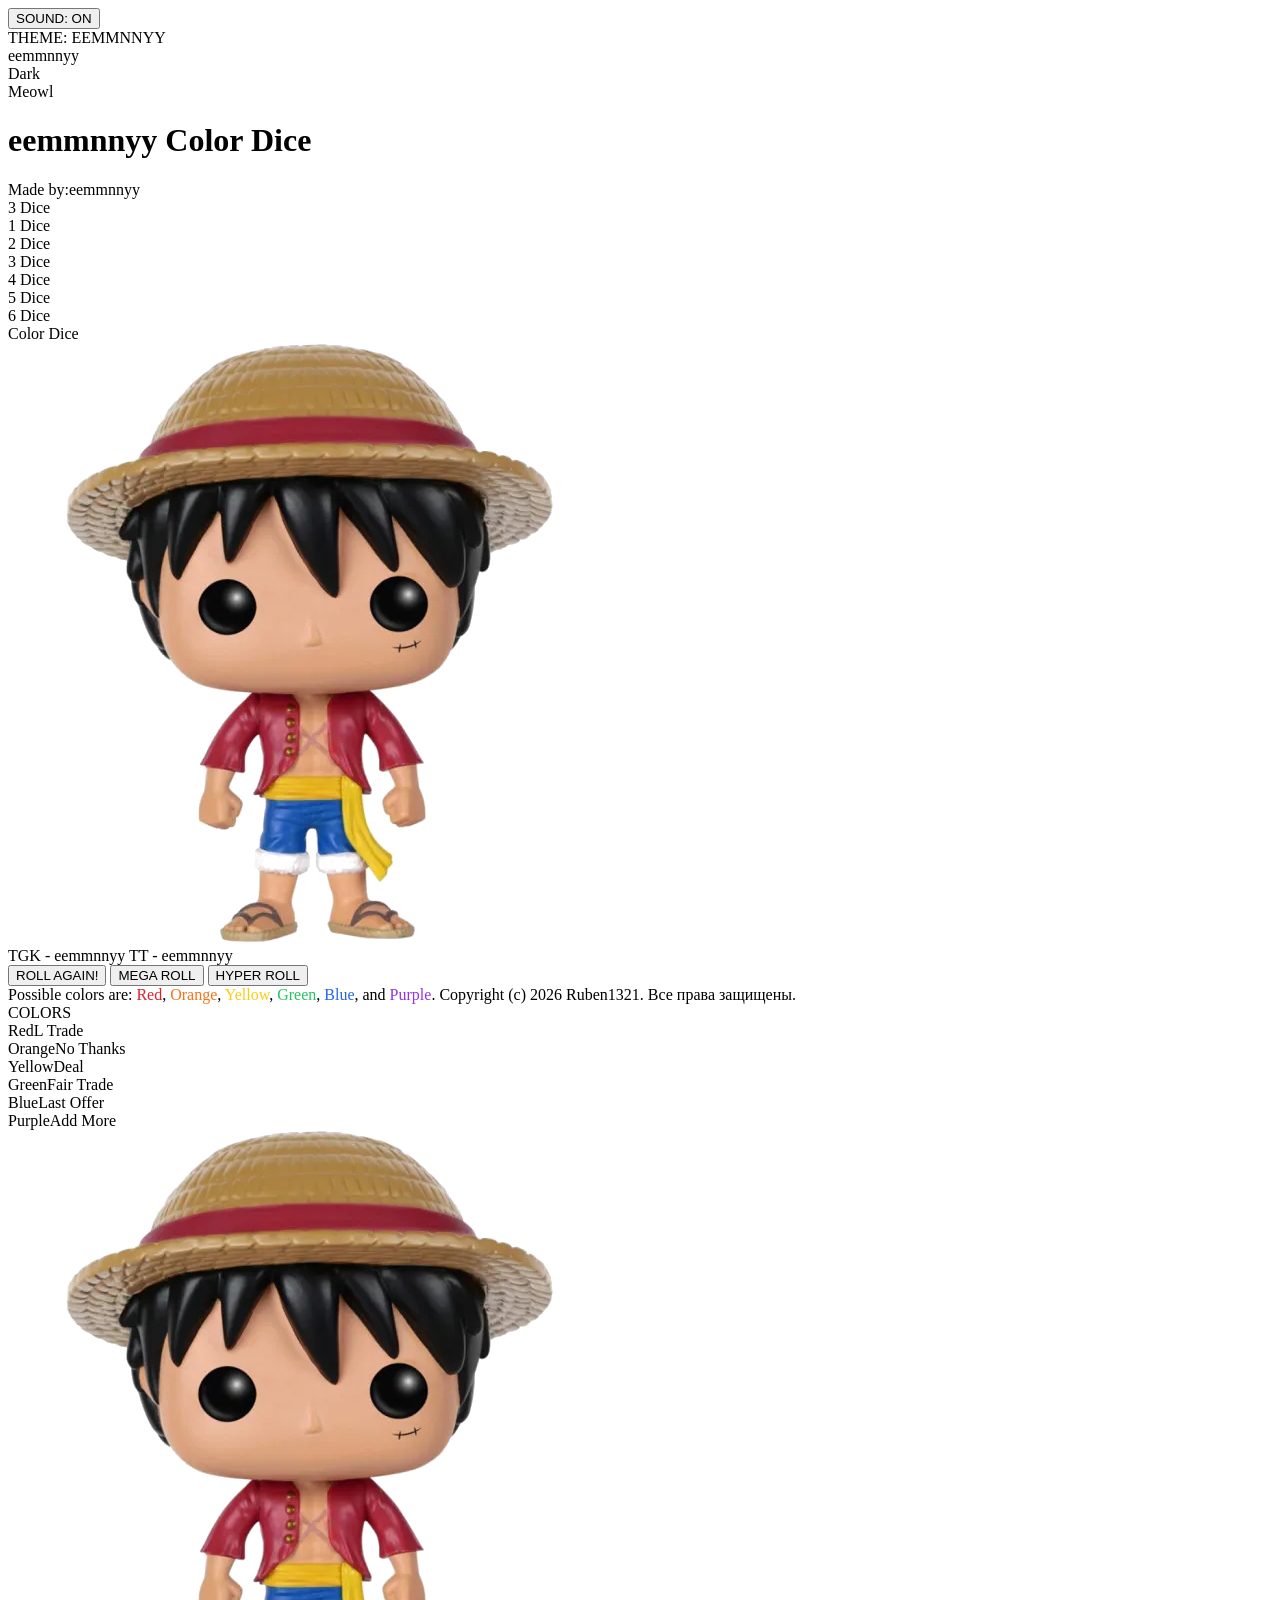
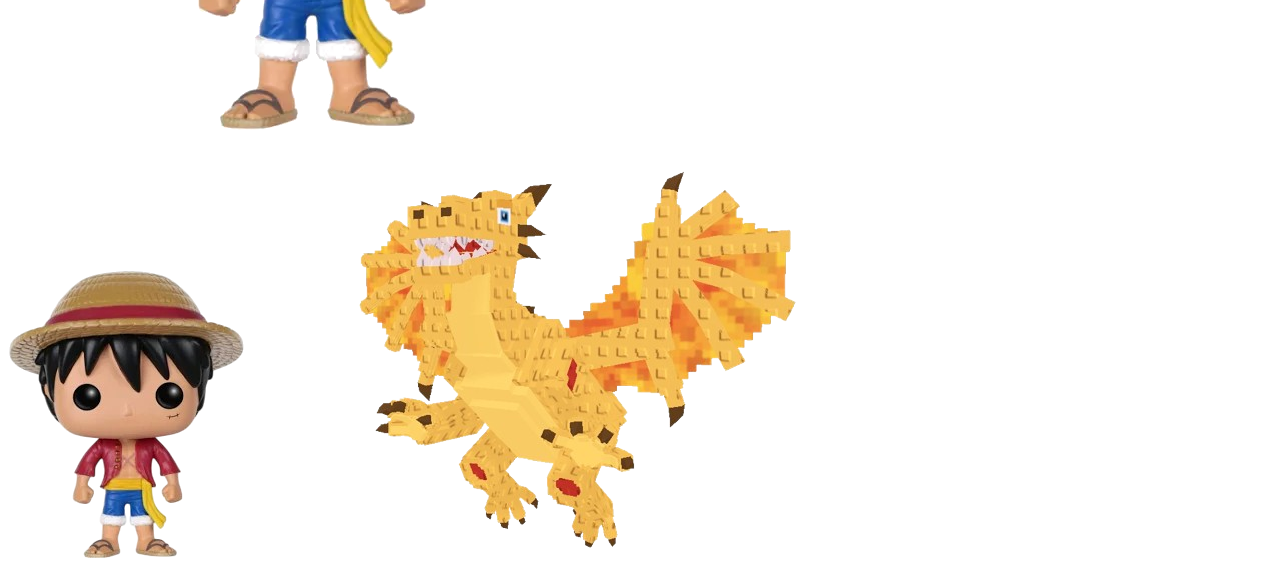
==== index.html @ 0beaebb0 "Rename Roll Color Dice.html to index.html" ====
﻿<!DOCTYPE html>
<html lang="en">
<head>
    <meta charset="UTF-8">
    <meta name="viewport" content="width=device-width, initial-scale=1.0">
    <title>eemmnnyy Color Dice</title>
    <link rel="stylesheet" href="./Roll Color Dice_files/style.css">
</head>
<body class="onepice-theme">
    <div class="sea-layer"></div>

    <div class="controls-top-left">
        <button class="sound-toggle-btn" id="sound-btn">SOUND: ON</button>
    </div>

    <div class="controls-top-right">
        <div class="info-box theme-badge" id="custom-theme-trigger">
            <span id="selected-theme-text">THEME: EEMMNNYY</span>
            <div class="custom-options-dropdown" id="custom-theme-list">
                <div class="custom-theme-option" data-theme="onepice">eemmnnyy</div>
                <div class="custom-theme-option" data-theme="dark">Dark</div>
                <div class="custom-theme-option" data-theme="meowl">Meowl</div>
            </div>
        </div>
    </div>

    <div class="game-layout">
        <main class="main-card">
            <h1 class="title">eemmnnyy Color Dice</h1>
            <div class="subtitle">Made by:eemmnnyy</div>

            <div class="info-row">
                <div class="info-box select-container" id="custom-select-trigger">
                    <span id="selected-value-text">3 Dice</span>
                    <div class="custom-options-dropdown" id="custom-options-list">
                        <div class="custom-option" data-value="1">1 Dice</div>
                        <div class="custom-option" data-value="2">2 Dice</div>
                        <div class="custom-option" data-value="3">3 Dice</div>
                        <div class="custom-option" data-value="4">4 Dice</div>
                        <div class="custom-option" data-value="5">5 Dice</div>
                        <div class="custom-option" data-value="6">6 Dice</div>
                    </div>
                </div>
                <div class="info-box">Color Dice</div>
            </div>

            <div class="funko-stage" aria-label="Theme character on ship">
                <div class="pirate-ship" aria-hidden="true">
                    <div class="ship-wave ship-wave-back"></div>
                    <div class="ship-hull"></div>
                    <div class="ship-deck"></div>
                    <div class="ship-mast"></div>
                    <div class="ship-sail"></div>
                    <div class="ship-flag"></div>
                    <div class="ship-wave ship-wave-front"></div>
                </div>
                <div class="funko-figure">
                    <img class="character-image" src="./Roll Color Dice_files/onepice-funko-cutout.png" alt="Onepice Funko Pop">
                    <span class="hat-shine"></span>
                </div>
            </div>

            <div class="dice-container" id="dice-grid"></div>

            <div class="promo-text">TGK - eemmnnyy TT - eemmnnyy</div>

            <button class="btn btn-purple" id="roll-btn">ROLL AGAIN!</button>
            <button class="btn btn-gradient" id="mega-btn">MEGA ROLL</button>
            <button class="btn btn-hyper" id="hyper-btn">HYPER ROLL</button>

            <div class="footer-text">
                Possible colors are:
                <span style="color: #e11d2e;">Red</span>,
                <span style="color: #f97316;">Orange</span>,
                <span style="color: #facc15;">Yellow</span>,
                <span style="color: #22c55e;">Green</span>,
                <span style="color: #2563eb;">Blue</span>, and
                <span style="color: #9333ea;">Purple</span>.
                Copyright (c) 2026 Ruben1321. Все права защищены.
            </div>
        </main>

        <aside class="trade-panel-right">
            <div class="trade-panel-title">COLORS</div>
            <div class="trade-row" style="--row-color: #e11d2e;"><span class="trade-dot"></span><div class="trade-text"><span class="trade-name">Red</span><span class="trade-sub">L Trade</span></div></div>
            <div class="trade-row" style="--row-color: #f97316;"><span class="trade-dot"></span><div class="trade-text"><span class="trade-name">Orange</span><span class="trade-sub">No Thanks</span></div></div>
            <div class="trade-row" style="--row-color: #facc15;"><span class="trade-dot"></span><div class="trade-text"><span class="trade-name">Yellow</span><span class="trade-sub">Deal</span></div></div>
            <div class="trade-row" style="--row-color: #22c55e;"><span class="trade-dot"></span><div class="trade-text"><span class="trade-name">Green</span><span class="trade-sub">Fair Trade</span></div></div>
            <div class="trade-row" style="--row-color: #2563eb;"><span class="trade-dot"></span><div class="trade-text"><span class="trade-name">Blue</span><span class="trade-sub">Last Offer</span></div></div>
            <div class="trade-row" style="--row-color: #9333ea;"><span class="trade-dot"></span><div class="trade-text"><span class="trade-name">Purple</span><span class="trade-sub">Add More</span></div></div>
        </aside>
    </div>

    <section class="voyage-screen" id="voyage-screen" aria-hidden="true">
        <div class="voyage-sky"></div>
        <div class="voyage-water"></div>
        <div class="voyage-ship-wrap" id="voyage-ship">
            <div class="pirate-ship voyage-ship" aria-hidden="true">
                <div class="ship-wave ship-wave-back"></div>
                <div class="ship-hull"></div>
                <div class="ship-deck"></div>
                <div class="ship-mast"></div>
                <div class="ship-sail"></div>
                <div class="ship-flag"></div>
                <div class="ship-wave ship-wave-front"></div>
            </div>
            <div class="funko-figure voyage-funko" id="voyage-funko">
                <img class="character-image" src="./Roll Color Dice_files/onepice-funko-cutout.png" alt="Onepice Funko Pop">
                <span class="hat-shine"></span>
            </div>
        </div>
        <div class="voyage-colors" id="voyage-colors"></div>
    </section>

    <section class="hyper-screen" id="hyper-screen" aria-hidden="true">
        <div class="hyper-stars"></div>
        <div class="hyper-arena" id="hyper-arena">
            <div class="hyper-impact-ring" id="hyper-impact-ring"></div>
            <img class="hyper-fighter hyper-funko" id="hyper-funko" src="./Roll Color Dice_files/hyper-funko.png" alt="Funko fighter">
            <img class="hyper-fighter hyper-dragon" id="hyper-dragon" src="./Roll Color Dice_files/dragon-canneloni.png" alt="Dragon Canneloni">
        </div>
        <div class="hyper-colors" id="hyper-colors"></div>
        <div class="hyper-flash" id="hyper-flash"></div>
    </section>

    <script src="./Roll Color Dice_files/script.js.Без названия"></script>
</body>
</html>
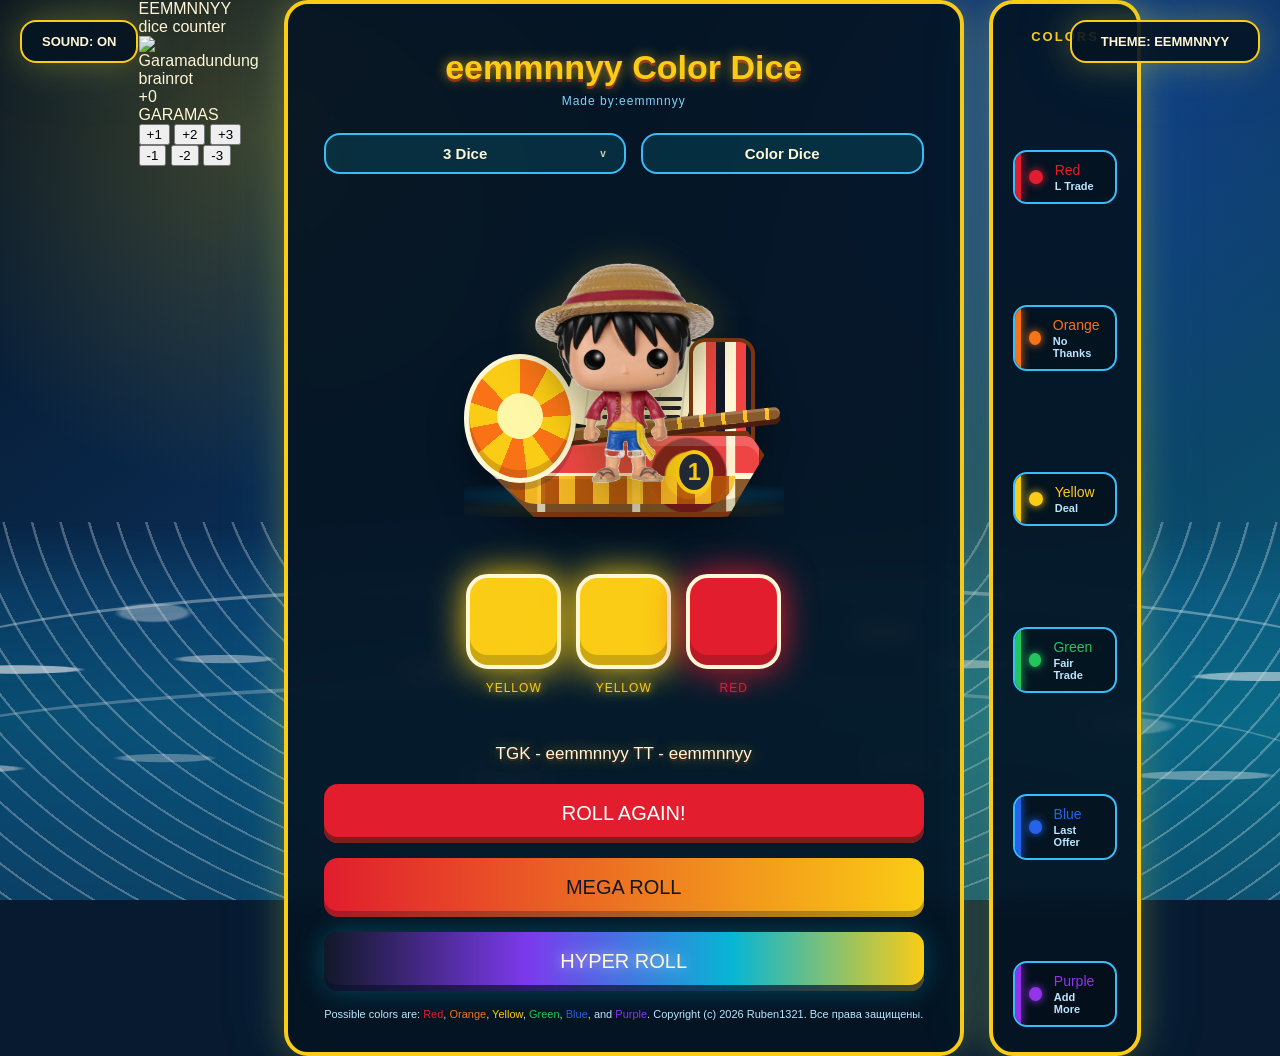
==== commit a9b196ae: "Enhance theme options and brainrot counter layout Added new theme options and updated the brainrot c" ====
--- a/index.html
+++ b/index.html
@@ -1,4 +1,4 @@
-﻿<!DOCTYPE html>
+<!DOCTYPE html>
 <html lang="en">
 <head>
     <meta charset="UTF-8">
@@ -20,11 +20,30 @@
                 <div class="custom-theme-option" data-theme="onepice">eemmnnyy</div>
                 <div class="custom-theme-option" data-theme="dark">Dark</div>
                 <div class="custom-theme-option" data-theme="meowl">Meowl</div>
+                <div class="custom-theme-option" data-theme="strawberry">Strawberry Elephant</div>
+                <div class="custom-theme-option" data-theme="horseman">Headless Horseman</div>
             </div>
         </div>
     </div>
 
     <div class="game-layout">
+        <aside class="brainrot-counter-panel" aria-label="Brainrot counter">
+            <div class="counter-domain">EEMMNNYY dice counter</div>
+            <div class="counter-hero-row">
+                <img class="counter-character" id="counter-character" src="./Roll Color Dice_files/garamadundung.png" alt="Garamadundung brainrot">
+                <div class="counter-balance" id="brainrot-balance">+0</div>
+            </div>
+            <div class="counter-name">GARAMAS</div>
+            <div class="counter-actions" aria-label="Adjust brainrot balance">
+                <button type="button" class="counter-btn" data-counter-change="1">+1</button>
+                <button type="button" class="counter-btn" data-counter-change="2">+2</button>
+                <button type="button" class="counter-btn" data-counter-change="3">+3</button>
+                <button type="button" class="counter-btn" data-counter-change="-1">-1</button>
+                <button type="button" class="counter-btn" data-counter-change="-2">-2</button>
+                <button type="button" class="counter-btn" data-counter-change="-3">-3</button>
+            </div>
+        </aside>
+
         <main class="main-card">
             <h1 class="title">eemmnnyy Color Dice</h1>
             <div class="subtitle">Made by:eemmnnyy</div>
--- a/Roll Color Dice_files/style.css
+++ b/Roll Color Dice_files/style.css
@@ -0,0 +1,1379 @@
+﻿.onepice-theme {
+    --bg-color: #071a2f;
+    --bg-gradient: radial-gradient(circle at 20% 15%, rgba(250, 204, 21, 0.22), transparent 28%), radial-gradient(circle at 82% 10%, rgba(37, 99, 235, 0.32), transparent 30%), linear-gradient(145deg, #04111f 0%, #0c315c 48%, #0b5f76 100%);
+    --card-bg: rgba(5, 20, 35, 0.9);
+    --card-border: #facc15;
+    --text-main: #fff7d6;
+    --info-bg: rgba(11, 95, 118, 0.34);
+    --info-border: #38bdf8;
+    --panel-bg: rgba(5, 20, 35, 0.92);
+    --template-bg: #12324e;
+    --glow-effect: 0 0 34px rgba(250, 204, 21, 0.28), 0 0 70px rgba(14, 165, 233, 0.16);
+    --btn-gradient-effect: linear-gradient(90deg, #e11d2e, #facc15);
+}
+.dark-theme {
+    --bg-color: #020203;
+    --bg-gradient: radial-gradient(circle at 18% 16%, rgba(127, 29, 29, 0.26), transparent 26%), radial-gradient(circle at 82% 18%, rgba(80, 7, 36, 0.22), transparent 29%), linear-gradient(145deg, #000000 0%, #100407 48%, #25060b 100%);
+    --card-bg: rgba(3, 3, 5, 0.94);
+    --card-border: #991b1b;
+    --text-main: #f5e6e6;
+    --info-bg: rgba(58, 9, 13, 0.52);
+    --info-border: #7f1d1d;
+    --panel-bg: rgba(5, 5, 6, 0.96);
+    --template-bg: #140508;
+    --glow-effect: 0 0 34px rgba(153, 27, 27, 0.34), 0 0 78px rgba(0, 0, 0, 0.74);
+    --btn-gradient-effect: linear-gradient(90deg, #111111, #7f1d1d 58%, #dc2626);
+}
+.meowl-theme {
+    --bg-color: #32200f;
+    --bg-gradient: radial-gradient(circle at 20% 14%, rgba(167, 126, 51, 0.38), transparent 27%), radial-gradient(circle at 78% 12%, rgba(120, 255, 144, 0.22), transparent 28%), linear-gradient(145deg, #2b1a0b 0%, #7a5424 46%, #f1d7bd 100%);
+    --card-bg: rgba(48, 31, 15, 0.91);
+    --card-border: #d6a446;
+    --text-main: #fff3e7;
+    --info-bg: rgba(90, 62, 26, 0.52);
+    --info-border: #8ef58e;
+    --panel-bg: rgba(44, 27, 12, 0.94);
+    --template-bg: #6d4a20;
+    --glow-effect: 0 0 30px rgba(142, 245, 142, 0.22), 0 0 68px rgba(214, 164, 70, 0.2);
+    --btn-gradient-effect: linear-gradient(90deg, #7b531f, #f3d7be 48%, #8ef58e);
+}
+* { box-sizing: border-box; }
+body {
+    margin: 0;
+    padding: 0;
+    min-height: 100vh;
+    font-family: 'Arial Black', Gadget, sans-serif;
+    background-color: var(--bg-color);
+    background-image: var(--bg-gradient);
+    background-attachment: fixed;
+    display: flex;
+    justify-content: center;
+    align-items: center;
+    color: var(--text-main);
+    overflow-x: hidden;
+}
+.sea-layer {
+    position: fixed;
+    inset: auto 0 0;
+    height: 42vh;
+    pointer-events: none;
+    background:
+        radial-gradient(ellipse at 12% 24%, rgba(255,255,255,0.42) 0 2%, transparent 2.5%),
+        radial-gradient(ellipse at 34% 39%, rgba(255,255,255,0.34) 0 2.4%, transparent 3%),
+        radial-gradient(ellipse at 69% 29%, rgba(255,255,255,0.38) 0 2.2%, transparent 2.8%),
+        radial-gradient(ellipse at 88% 54%, rgba(255,255,255,0.3) 0 2.5%, transparent 3.2%),
+        repeating-radial-gradient(ellipse at 50% -20%, rgba(255,255,255,0.34) 0 2px, transparent 3px 28px),
+        linear-gradient(180deg, rgba(56,189,248,0), rgba(14,165,233,0.2) 20%, rgba(8,145,178,0.42) 52%, rgba(12,74,110,0.72) 100%);
+    opacity: 0.82;
+    z-index: -1;
+}
+.sea-layer::before,
+.sea-layer::after {
+    content: '';
+    position: absolute;
+    left: -8%;
+    width: 116%;
+    height: 46%;
+    border-radius: 50%;
+    background:
+        radial-gradient(ellipse at 8% 48%, rgba(255,255,255,0.72) 0 3%, transparent 3.6%),
+        radial-gradient(ellipse at 22% 42%, rgba(255,255,255,0.5) 0 2.6%, transparent 3.2%),
+        radial-gradient(ellipse at 45% 55%, rgba(255,255,255,0.62) 0 3.4%, transparent 4%),
+        radial-gradient(ellipse at 72% 45%, rgba(255,255,255,0.55) 0 2.7%, transparent 3.3%),
+        radial-gradient(ellipse at 92% 52%, rgba(255,255,255,0.62) 0 3.2%, transparent 3.8%);
+    border-top: 4px solid rgba(255,255,255,0.42);
+    filter: drop-shadow(0 8px 0 rgba(14,116,144,0.16));
+    animation: animeSeaDrift 4.8s ease-in-out infinite;
+}
+.sea-layer::before {
+    top: 16%;
+}
+.sea-layer::after {
+    top: 42%;
+    opacity: 0.72;
+    transform: translateX(-4%);
+    animation-delay: -2.2s;
+}
+.game-layout { display: flex; gap: 25px; align-items: stretch; max-width: 990px; width: 95%; justify-content: center; }
+.controls-top-left, .controls-top-right { position: absolute; top: 20px; z-index: 100; }
+.controls-top-left { left: 20px; }
+.controls-top-right { right: 20px; }
+.sound-toggle-btn, #custom-theme-trigger {
+    padding: 12px 20px;
+    background: var(--card-bg);
+    border: 2px solid var(--card-border);
+    color: var(--text-main);
+    border-radius: 16px;
+    cursor: pointer;
+    font-weight: bold;
+    font-family: inherit;
+    box-shadow: var(--glow-effect);
+    font-size: 13px;
+}
+.theme-badge { min-width: 190px; cursor: default; }
+.main-card, .trade-panel-right {
+    background: var(--card-bg);
+    border: 4px solid var(--card-border);
+    border-radius: 24px;
+    box-shadow: var(--glow-effect);
+    backdrop-filter: blur(10px);
+}
+.main-card {
+    flex: 0 0 min(680px, calc(100vw - 330px));
+    min-height: min(920px, calc(100vh - 28px));
+    padding: 44px 36px 28px;
+    text-align: center;
+    display: flex;
+    flex-direction: column;
+}
+.title { font-size: 34px; margin: 0; color: #facc15; text-shadow: 0 0 12px rgba(250,204,21,0.7), 0 3px 0 #7f1d1d; }
+.subtitle { font-size: 12px; color: #7dd3fc; margin-top: 7px; letter-spacing: 1px; text-transform: none; }
+.info-row { display: flex; gap: 15px; margin: 25px 0; }
+.info-box {
+    flex: 1;
+    background: var(--info-bg);
+    border: 2px solid var(--info-border);
+    border-radius: 16px;
+    padding: 10px 16px;
+    font-size: 15px;
+    font-weight: 900;
+    display: flex;
+    align-items: center;
+    justify-content: center;
+    position: relative;
+}
+.select-container { cursor: pointer; user-select: none; padding-right: 35px; }
+.select-container::after { content: 'v'; font-size: 10px; position: absolute; right: 18px; opacity: 0.8; transition: transform 0.2s ease; }
+.select-container.dropdown-open::after { transform: rotate(180deg); }
+.custom-options-dropdown {
+    display: none;
+    position: absolute;
+    top: calc(100% + 8px);
+    left: 0;
+    width: 100%;
+    background: #071a2f;
+    border: 2px solid var(--card-border);
+    border-radius: 16px;
+    box-shadow: var(--glow-effect), 0 10px 25px rgba(0,0,0,0.5);
+    overflow: hidden;
+    z-index: 999;
+}
+.custom-options-dropdown.show-menu { display: block; animation: dropdownFadeIn 0.18s ease forwards; }
+#custom-options-list {
+    width: min(360px, 82vw);
+    grid-template-columns: repeat(3, minmax(0, 1fr));
+    left: 50%;
+    transform: translateX(-50%);
+}
+#custom-options-list.show-menu {
+    display: grid;
+    animation: dropdownFadeInWide 0.18s ease forwards;
+}
+@keyframes dropdownFadeIn { from { opacity: 0; transform: translateY(-5px); } to { opacity: 1; transform: translateY(0); } }
+@keyframes dropdownFadeInWide { from { opacity: 0; transform: translateX(-50%) translateY(-5px); } to { opacity: 1; transform: translateX(-50%) translateY(0); } }
+.custom-option, .custom-theme-option { padding: 12px 10px; color: var(--text-main); text-align: center; cursor: pointer; }
+.custom-option:hover, .custom-theme-option:hover { background: #0ea5e9; color: #04111f; }
+.funko-stage {
+    display: flex;
+    justify-content: center;
+    align-items: flex-end;
+    position: relative;
+    margin: 18px 0 14px;
+    min-height: 300px;
+    overflow: visible;
+}
+.pirate-ship {
+    position: absolute;
+    bottom: 0;
+    width: min(320px, 78vw);
+    height: 220px;
+    overflow: hidden;
+    transform-origin: 50% 85%;
+    animation: shipRock 3.8s ease-in-out infinite;
+    filter: drop-shadow(0 18px 18px rgba(0,0,0,0.38));
+}
+.pirate-ship::before {
+    content: '';
+    position: absolute;
+    left: 0;
+    bottom: 34px;
+    width: 32%;
+    height: 54%;
+    border-radius: 50%;
+    background:
+        radial-gradient(circle at 50% 48%, #fff7a8 0 28%, transparent 29%),
+        conic-gradient(from 0deg, #f97316 0 8%, #facc15 8% 16%, #f97316 16% 24%, #facc15 24% 32%, #f97316 32% 40%, #facc15 40% 48%, #f97316 48% 56%, #facc15 56% 64%, #f97316 64% 72%, #facc15 72% 80%, #f97316 80% 88%, #facc15 88% 100%);
+    border: 5px solid #fff7d6;
+    box-shadow: inset 0 -8px 0 rgba(124,45,18,0.25), 0 7px 0 rgba(15,23,42,0.2);
+    z-index: 5;
+}
+.pirate-ship::after {
+    content: '';
+    position: absolute;
+    right: 9%;
+    bottom: 70px;
+    width: 18%;
+    height: 46%;
+    border-radius: 16px 16px 8px 8px;
+    background:
+        linear-gradient(90deg, transparent 44%, #111827 44% 56%, transparent 56%),
+        repeating-linear-gradient(90deg, #fff7d6 0 13px, #ef4444 13px 23px, #111827 23px 30px);
+    border: 4px solid #78350f;
+    box-shadow: inset 0 -10px 0 rgba(0,0,0,0.18);
+    z-index: 2;
+}
+.ship-deck {
+    position: absolute;
+    left: 50%;
+    bottom: 84px;
+    width: 86%;
+    height: 12px;
+    transform: translateX(-43%) rotate(-6deg);
+    background: repeating-linear-gradient(90deg, #8b5a2b 0 18px, #fbbf24 18px 22px);
+    border-radius: 999px;
+    box-shadow: 0 5px 0 #4a1d0f, inset 0 3px 0 rgba(255,255,255,0.18);
+    z-index: 4;
+}
+.ship-hull {
+    position: absolute;
+    left: 50%;
+    bottom: 0;
+    width: 88%;
+    height: 86px;
+    transform: translateX(-50%);
+    background:
+        radial-gradient(circle at 74% 52%, #facc15 0 11%, #7f1d1d 12% 18%, transparent 19%),
+        repeating-linear-gradient(90deg, transparent 0 18%, rgba(255,247,214,0.95) 18% 21%, transparent 21% 35%),
+        linear-gradient(180deg, #ef4444 0 48%, #fff7d6 49% 56%, #8b5a2b 57% 100%);
+    clip-path: polygon(3% 2%, 94% 0, 100% 28%, 87% 100%, 18% 100%, 0 40%);
+    border: 5px solid #78350f;
+    border-radius: 20px 20px 42px 54px;
+    box-shadow: inset 0 10px 0 rgba(255,255,255,0.16), inset 0 -12px 0 rgba(0,0,0,0.16);
+    z-index: 3;
+}
+.ship-hull::before {
+    content: '';
+    position: absolute;
+    left: 7%;
+    right: 9%;
+    bottom: 8px;
+    height: 28px;
+    border-radius: 0 0 34px 34px;
+    background: repeating-linear-gradient(90deg, #b45309 0 18px, #fbbf24 18px 34px);
+    opacity: 0.9;
+}
+.ship-hull::after {
+    content: '1';
+    position: absolute;
+    right: 17%;
+    bottom: 18px;
+    width: 30px;
+    height: 36px;
+    display: grid;
+    place-items: center;
+    color: #facc15;
+    font: 700 24px/1 Arial, sans-serif;
+    background: #1f2937;
+    border: 4px solid #facc15;
+    border-radius: 50%;
+}
+.ship-mast {
+    position: absolute;
+    left: 50%;
+    bottom: 72px;
+    width: 12px;
+    height: 118px;
+    transform: translateX(-50%);
+    background: linear-gradient(180deg, #5c3418, #2f1608);
+    border-radius: 8px;
+    z-index: 1;
+}
+.ship-sail {
+    position: absolute;
+    left: 50%;
+    bottom: 76px;
+    width: 150px;
+    height: 112px;
+    transform: translateX(-40%) skewX(-7deg);
+    background:
+        linear-gradient(90deg, rgba(17,24,39,0.12) 0 2px, transparent 2px 24px),
+        linear-gradient(180deg, #fffdf0, #fef3c7);
+    background-size: 24px 100%, 100% 100%;
+    clip-path: polygon(10% 0, 94% 13%, 82% 100%, 0 82%);
+    box-shadow: inset 0 0 0 4px rgba(120,53,15,0.32);
+    z-index: 2;
+}
+.ship-sail::before {
+    content: '';
+    position: absolute;
+    left: 34%;
+    top: 22%;
+    width: 40%;
+    height: 38%;
+    border-radius: 50%;
+    background:
+        radial-gradient(circle at 31% 42%, #111827 0 11%, transparent 12%),
+        radial-gradient(circle at 69% 42%, #111827 0 11%, transparent 12%),
+        radial-gradient(circle at 50% 65%, #111827 0 7%, transparent 8%),
+        linear-gradient(#facc15 0 28%, #dc2626 28% 39%, #fff7d6 39%);
+    box-shadow: 0 -8px 0 -1px #facc15;
+}
+.ship-sail::after {
+    content: '';
+    position: absolute;
+    left: 28%;
+    top: 61%;
+    width: 52%;
+    height: 4px;
+    background: #111827;
+    border-radius: 999px;
+    box-shadow: 0 9px 0 #111827, 0 18px 0 #111827;
+}
+.ship-flag {
+    position: absolute;
+    left: 50%;
+    bottom: 178px;
+    width: 54px;
+    height: 28px;
+    transform: translateX(10px);
+    background: linear-gradient(90deg, #111827, #0f172a);
+    clip-path: polygon(0 0, 100% 15%, 80% 50%, 100% 85%, 0 100%);
+    box-shadow: 0 0 14px rgba(0,0,0,0.3);
+    z-index: 5;
+}
+.ship-flag::after {
+    content: 'X';
+    position: absolute;
+    inset: 0;
+    display: grid;
+    place-items: center;
+    color: #facc15;
+    font-size: 16px;
+    font-family: Arial, sans-serif;
+}
+.ship-wave {
+    position: absolute;
+    left: 50%;
+    width: 120%;
+    transform: translateX(-50%);
+    border-radius: 50%;
+    filter: blur(0.2px);
+    opacity: 0.9;
+}
+.ship-wave-back {
+    bottom: 6px;
+    height: 32px;
+    background: radial-gradient(ellipse at center, rgba(14,165,233,0.48), rgba(14,165,233,0) 70%);
+    animation: waveDrift 2.8s ease-in-out infinite;
+}
+.ship-wave-front {
+    bottom: -6px;
+    height: 28px;
+    background: radial-gradient(ellipse at center, rgba(250,204,21,0.18), rgba(250,204,21,0) 72%);
+    animation: waveDrift 2.8s ease-in-out infinite reverse;
+}
+.funko-figure {
+    position: relative;
+    width: min(220px, 58vw);
+    --funko-reaction-color: #facc15;
+    filter: drop-shadow(0 18px 20px rgba(0,0,0,0.35)) drop-shadow(0 0 18px rgba(250,204,21,0.24));
+    transform-origin: 50% 86%;
+    margin-bottom: 34px;
+    animation: funkoShipIdle 3.8s ease-in-out infinite;
+}
+.funko-stage.mega-departing .pirate-ship {
+    animation: mainShipSailAway 1.25s cubic-bezier(0.18, 0.74, 0.22, 1) forwards;
+}
+.funko-stage.mega-departing .funko-figure {
+    animation: funkoBoardShip 1.25s cubic-bezier(0.18, 0.74, 0.22, 1) forwards;
+}
+.funko-figure::after {
+    content: '';
+    position: absolute;
+    left: 50%;
+    bottom: 2%;
+    width: 88%;
+    height: 18%;
+    border-radius: 50%;
+    background: radial-gradient(ellipse, var(--funko-reaction-color), transparent 68%);
+    opacity: 0;
+    transform: translateX(-50%) scale(0.65);
+    filter: blur(10px);
+    pointer-events: none;
+}
+.funko-figure.funko-react {
+    animation: funkoResultPop 0.82s cubic-bezier(0.2, 1.5, 0.35, 1), funkoShipIdle 3.8s ease-in-out 0.82s infinite;
+    filter: drop-shadow(0 18px 20px rgba(0,0,0,0.35)) drop-shadow(0 0 24px var(--funko-reaction-color));
+}
+.funko-figure.funko-react::after {
+    animation: funkoColorWave 0.82s ease-out;
+}
+.funko-figure.funko-treasure {
+    animation: funkoTreasureJump 1.1s cubic-bezier(0.2, 1.5, 0.35, 1), funkoShipIdle 3.8s ease-in-out 1.1s infinite;
+    filter: drop-shadow(0 20px 22px rgba(0,0,0,0.38)) drop-shadow(0 0 34px #facc15);
+}
+.funko-figure.funko-treasure::after {
+    animation: funkoTreasureWave 1.1s ease-out;
+}
+.funko-figure.funko-casting {
+    animation: funkoColorCast 0.58s cubic-bezier(0.2, 1.35, 0.35, 1), funkoShipIdle 3.8s ease-in-out 0.58s infinite;
+}
+.funko-figure img {
+    display: block;
+    width: 100%;
+    height: auto;
+    user-select: none;
+    pointer-events: none;
+}
+.hat-shine {
+    position: absolute;
+    left: 14%;
+    top: 4%;
+    width: 72%;
+    height: 22%;
+    border-radius: 50%;
+    overflow: hidden;
+    pointer-events: none;
+    transform: rotate(-2deg);
+}
+.hat-shine::before {
+    content: '';
+    position: absolute;
+    top: -35%;
+    left: -55%;
+    width: 26%;
+    height: 170%;
+    background: linear-gradient(90deg, transparent, rgba(255,255,255,0.78), transparent);
+    filter: blur(3px);
+    transform: skewX(-22deg);
+    animation: hatShineSweep 5.4s ease-in-out infinite;
+}
+@keyframes shipRock {
+    0%, 100% { transform: translateY(0) rotate(-2deg); }
+    25% { transform: translateY(-5px) rotate(2deg); }
+    50% { transform: translateY(2px) rotate(3deg); }
+    75% { transform: translateY(6px) rotate(-1deg); }
+}
+@keyframes waveDrift {
+    0%, 100% { transform: translateX(-50%) scaleX(1); opacity: 0.72; }
+    50% { transform: translateX(-50%) scaleX(1.08); opacity: 1; }
+}
+@keyframes funkoShipIdle {
+    0%, 100% { transform: translateY(0) rotate(-1.2deg); }
+    25% { transform: translateY(-7px) rotate(1deg); }
+    50% { transform: translateY(-3px) rotate(1.4deg); }
+    75% { transform: translateY(5px) rotate(-0.8deg); }
+}
+@keyframes hatShineSweep {
+    0%, 42% { left: -55%; opacity: 0; }
+    50% { opacity: 0.85; }
+    62% { left: 125%; opacity: 0; }
+    100% { left: 125%; opacity: 0; }
+}
+@keyframes funkoResultPop {
+    0% { transform: translateY(0) rotate(-1deg) scale(1); }
+    28% { transform: translateY(-16px) rotate(4deg) scale(1.08); }
+    58% { transform: translateY(2px) rotate(-3deg) scale(0.98); }
+    100% { transform: translateY(0) rotate(-1.2deg) scale(1); }
+}
+@keyframes funkoColorWave {
+    0% { opacity: 0.75; transform: translateX(-50%) scale(0.45); }
+    100% { opacity: 0; transform: translateX(-50%) scale(1.35); }
+}
+@keyframes funkoTreasureJump {
+    0% { transform: translateY(0) rotate(-1deg) scale(1); }
+    22% { transform: translateY(-24px) rotate(-7deg) scale(1.12); }
+    44% { transform: translateY(-8px) rotate(7deg) scale(1.06); }
+    68% { transform: translateY(4px) rotate(-3deg) scale(0.98); }
+    100% { transform: translateY(0) rotate(-1.2deg) scale(1); }
+}
+@keyframes funkoTreasureWave {
+    0% { opacity: 0.92; transform: translateX(-50%) scale(0.55); }
+    55% { opacity: 0.7; transform: translateX(-50%) scale(1.15); }
+    100% { opacity: 0; transform: translateX(-50%) scale(1.7); }
+}
+@keyframes funkoColorCast {
+    0% { transform: translateY(0) rotate(-1.2deg) scale(1); }
+    38% { transform: translateY(-8px) rotate(3deg) scale(1.04); }
+    64% { transform: translateY(-2px) rotate(-2deg) scale(1.02); }
+    100% { transform: translateY(0) rotate(-1.2deg) scale(1); }
+}
+@keyframes mainShipSailAway {
+    0% { transform: translateX(0) translateY(0) rotate(-2deg); opacity: 1; }
+    28% { transform: translateX(-22px) translateY(5px) rotate(-3deg); opacity: 1; }
+    100% { transform: translateX(-125vw) translateY(-10px) rotate(-6deg); opacity: 0.96; }
+}
+@keyframes funkoBoardShip {
+    0% { transform: translateY(0) rotate(-1.2deg) scale(1); opacity: 1; }
+    24% { transform: translateY(38px) rotate(0deg) scale(0.94); opacity: 1; }
+    100% { transform: translateX(-125vw) translateY(24px) rotate(-6deg) scale(0.92); opacity: 0.96; }
+}
+.color-orb {
+    position: fixed;
+    width: 18px;
+    height: 18px;
+    border-radius: 50%;
+    background: radial-gradient(circle at 35% 30%, #ffffff, var(--orb-color) 42%, rgba(255,255,255,0) 72%);
+    box-shadow: 0 0 14px var(--orb-color), 0 0 32px var(--orb-color);
+    pointer-events: none;
+    z-index: 1000;
+}
+.color-orb::after {
+    content: '';
+    position: absolute;
+    inset: -9px;
+    border-radius: 50%;
+    border: 2px solid var(--orb-color);
+    opacity: 0.4;
+}
+@keyframes colorOrbInsert {
+    0% {
+        opacity: 0;
+        transform: translate(0, 0) scale(0.35);
+    }
+    16% {
+        opacity: 1;
+        transform: translate(calc(var(--orb-x) * 0.12), calc(var(--orb-y) * -0.12 - 28px)) scale(1.12);
+    }
+    72% {
+        opacity: 1;
+        transform: translate(calc(var(--orb-x) * 0.82), calc(var(--orb-y) * 0.82 - 22px)) scale(0.9);
+    }
+    100% {
+        opacity: 0;
+        transform: translate(var(--orb-x), var(--orb-y)) scale(1.55);
+    }
+}
+.voyage-screen {
+    position: fixed;
+    inset: 0;
+    display: none;
+    place-items: center;
+    overflow: hidden;
+    background:
+        radial-gradient(circle at 70% 18%, rgba(250,204,21,0.35), transparent 13%),
+        linear-gradient(180deg, #38bdf8 0%, #0f766e 52%, #0b315c 100%);
+    z-index: 1200;
+}
+.voyage-screen::before {
+    content: '';
+    position: absolute;
+    inset: 0;
+    pointer-events: none;
+    background:
+        radial-gradient(circle at 50% 24%, rgba(255,255,255,0.08), transparent 26%),
+        radial-gradient(circle at 50% 45%, rgba(0,0,0,0), rgba(0,0,0,0.52) 72%);
+    opacity: 0;
+    z-index: 3;
+}
+.voyage-screen.show {
+    display: grid;
+    animation: voyageFadeIn 0.28s ease forwards;
+}
+.voyage-screen.show::before {
+    animation: voyageSuspenseDim 1.35s ease-in-out forwards;
+}
+.voyage-screen.hide {
+    animation: voyageFadeOut 0.42s ease forwards;
+}
+.voyage-sky {
+    position: absolute;
+    inset: 0 0 42%;
+    background:
+        radial-gradient(circle at 18% 28%, rgba(255,255,255,0.88) 0 3%, transparent 3.5%),
+        radial-gradient(circle at 24% 31%, rgba(255,255,255,0.82) 0 4%, transparent 4.5%),
+        radial-gradient(circle at 78% 22%, rgba(255,255,255,0.55) 0 5%, transparent 5.5%);
+    opacity: 0.8;
+}
+.voyage-water {
+    position: absolute;
+    inset: 48% -10% -6%;
+    background:
+        radial-gradient(ellipse at 8% 20%, rgba(255,255,255,0.72) 0 2%, transparent 2.5%),
+        radial-gradient(ellipse at 34% 38%, rgba(255,255,255,0.58) 0 2.5%, transparent 3%),
+        radial-gradient(ellipse at 62% 24%, rgba(255,255,255,0.65) 0 2%, transparent 2.6%),
+        radial-gradient(ellipse at 86% 47%, rgba(255,255,255,0.5) 0 2.4%, transparent 3%),
+        repeating-radial-gradient(ellipse at 50% -16%, rgba(255,255,255,0.36) 0 2px, transparent 3px 32px),
+        repeating-linear-gradient(170deg, rgba(255,255,255,0.24) 0 3px, transparent 3px 42px),
+        linear-gradient(180deg, #38bdf8 0%, #0891b2 42%, #075985 72%, #082f49 100%);
+    animation: voyageWaterMove 2.8s linear infinite;
+}
+.voyage-water::before,
+.voyage-water::after {
+    content: '';
+    position: absolute;
+    left: -8%;
+    width: 116%;
+    height: 38%;
+    border-radius: 50%;
+    background:
+        radial-gradient(ellipse at 10% 50%, rgba(255,255,255,0.9) 0 3.2%, transparent 3.9%),
+        radial-gradient(ellipse at 29% 42%, rgba(255,255,255,0.62) 0 2.7%, transparent 3.4%),
+        radial-gradient(ellipse at 51% 58%, rgba(255,255,255,0.78) 0 3.4%, transparent 4%),
+        radial-gradient(ellipse at 77% 46%, rgba(255,255,255,0.66) 0 2.8%, transparent 3.5%),
+        radial-gradient(ellipse at 95% 56%, rgba(255,255,255,0.76) 0 3.2%, transparent 3.9%);
+    border-top: 5px solid rgba(255,255,255,0.5);
+    filter: drop-shadow(0 9px 0 rgba(8,145,178,0.18));
+    animation: animeSeaDrift 4.4s ease-in-out infinite;
+}
+.voyage-water::before {
+    top: 9%;
+}
+.voyage-water::after {
+    top: 37%;
+    opacity: 0.72;
+    animation-delay: -2s;
+}
+.voyage-ship-wrap {
+    position: relative;
+    width: min(560px, 92vw);
+    height: 560px;
+    transform: translateX(-120vw);
+    animation: shipSailIn 1.3s cubic-bezier(0.16, 0.9, 0.28, 1) forwards, shipVoyageBob 3.6s ease-in-out 1.3s infinite;
+    z-index: 2;
+}
+.voyage-screen.show .voyage-ship-wrap {
+    animation: shipSailIn 1.3s cubic-bezier(0.16, 0.9, 0.28, 1) forwards, voyageCameraPush 1.55s ease-in-out 1.3s forwards, shipVoyageBob 3.6s ease-in-out 2.85s infinite;
+}
+.voyage-ship-wrap.collecting .voyage-funko {
+    animation: voyageFunkoCast 1.04s cubic-bezier(0.2, 1.4, 0.35, 1), voyageFunkoIdle 3.8s ease-in-out 1.04s infinite;
+}
+.voyage-ship {
+    bottom: 62px;
+    left: 0;
+    width: 100%;
+    height: 325px;
+    overflow: hidden;
+}
+.voyage-ship .ship-deck {
+    bottom: 112px;
+}
+.voyage-ship .ship-hull {
+    height: 112px;
+}
+.voyage-ship .ship-mast {
+    bottom: 112px;
+    height: 190px;
+}
+.voyage-ship .ship-sail {
+    bottom: 128px;
+    width: 240px;
+    height: 178px;
+    transform: translateX(-58%) skewX(-7deg);
+}
+.voyage-ship .ship-flag {
+    bottom: 288px;
+}
+.voyage-ship::after {
+    bottom: 98px;
+}
+.voyage-funko {
+    position: absolute;
+    left: 50%;
+    bottom: 176px;
+    width: min(300px, 46vw);
+    transform: translateX(-50%);
+    transform-origin: 50% 92%;
+    margin: 0;
+    animation: voyageFunkoIdle 3.8s ease-in-out infinite;
+}
+.voyage-colors {
+    position: absolute;
+    left: 50%;
+    top: clamp(54px, 8vh, 82px);
+    bottom: auto;
+    display: flex;
+    flex-wrap: wrap;
+    justify-content: center;
+    gap: 18px;
+    width: min(860px, 94vw);
+    transform: translateX(-50%);
+    z-index: 6;
+}
+.voyage-token {
+    width: 112px;
+    height: 112px;
+    border-radius: 24px;
+    display: grid;
+    place-items: center;
+    color: #fff7d6;
+    font-size: 16px;
+    border: 6px solid rgba(255,255,255,0.82);
+    background:
+        linear-gradient(135deg, rgba(255,255,255,0.34), rgba(255,255,255,0) 42%),
+        var(--token-color);
+    box-shadow: inset 0 -16px 0 rgba(0,0,0,0.2), 0 0 44px var(--token-color), 0 0 0 7px rgba(255,255,255,0.14);
+    opacity: 0;
+    transform: translateY(-36px) scale(0.45) rotate(-12deg);
+    animation: skyTokenPop 1.18s cubic-bezier(0.14, 1.35, 0.28, 1) forwards;
+}
+.voyage-token::after {
+    content: '';
+    position: absolute;
+    inset: -14px;
+    border-radius: 28px;
+    border: 3px solid var(--token-color);
+    opacity: 0;
+    animation: tokenSkyRing 1.35s ease-out forwards;
+}
+.voyage-beam {
+    position: absolute;
+    left: 50%;
+    top: 32%;
+    width: 28px;
+    height: 250px;
+    border-radius: 999px;
+    background: linear-gradient(180deg, rgba(255,255,255,0), var(--beam-color), rgba(255,255,255,0.82), var(--beam-color), rgba(255,255,255,0));
+    box-shadow: 0 0 26px var(--beam-color), 0 0 60px var(--beam-color);
+    opacity: 0;
+    pointer-events: none;
+    transform: translateX(-50%) translateY(120px) rotate(var(--beam-angle));
+    transform-origin: 50% 100%;
+    z-index: 5;
+    animation: voyageColorBeam 1.1s ease-out forwards;
+}
+.voyage-beam::before,
+.voyage-beam::after {
+    content: '';
+    position: absolute;
+    left: 50%;
+    top: 12%;
+    width: 90px;
+    height: 90px;
+    border-radius: 50%;
+    background: radial-gradient(circle, rgba(255,255,255,0.95), var(--beam-color) 42%, transparent 70%);
+    transform: translate(-50%, -50%) scale(0.4);
+    animation: voyageBeamSpark 1.1s ease-out forwards;
+}
+.voyage-beam::after {
+    top: 52%;
+    width: 56px;
+    height: 56px;
+    animation-delay: 0.08s;
+}
+.hyper-screen {
+    position: fixed;
+    inset: 0;
+    display: none;
+    overflow: hidden;
+    background:
+        radial-gradient(circle at 50% 48%, rgba(250,204,21,0.16), transparent 10%),
+        radial-gradient(circle at 75% 28%, rgba(6,182,212,0.18), transparent 18%),
+        radial-gradient(circle at 22% 22%, rgba(124,58,237,0.2), transparent 20%),
+        linear-gradient(145deg, #02030a 0%, #10102b 44%, #26081f 100%);
+    z-index: 1300;
+}
+.hyper-screen.show {
+    display: block;
+    animation: hyperFadeIn 0.24s ease forwards;
+}
+.hyper-screen.hide {
+    animation: hyperFadeOut 0.46s ease forwards;
+}
+.hyper-stars,
+.hyper-stars::before,
+.hyper-stars::after {
+    position: absolute;
+    inset: 0;
+    content: '';
+    pointer-events: none;
+}
+.hyper-stars {
+    background:
+        radial-gradient(circle at 8% 18%, #ffffff 0 1px, transparent 2px),
+        radial-gradient(circle at 18% 72%, #facc15 0 1px, transparent 2px),
+        radial-gradient(circle at 34% 28%, #7dd3fc 0 1px, transparent 2px),
+        radial-gradient(circle at 58% 16%, #ffffff 0 1px, transparent 2px),
+        radial-gradient(circle at 86% 70%, #f9a8d4 0 1px, transparent 2px),
+        radial-gradient(circle at 92% 32%, #ffffff 0 1px, transparent 2px);
+    opacity: 0.95;
+    animation: hyperStarDrift 8s linear infinite;
+}
+.hyper-stars::before {
+    background:
+        repeating-linear-gradient(115deg, transparent 0 28px, rgba(56,189,248,0.13) 29px 31px, transparent 32px 86px),
+        radial-gradient(ellipse at 50% 50%, transparent 0 24%, rgba(0,0,0,0.58) 76%);
+    opacity: 0.8;
+}
+.hyper-stars::after {
+    background:
+        radial-gradient(ellipse at 50% 50%, rgba(250,204,21,0.16), transparent 28%),
+        conic-gradient(from 90deg at 50% 52%, transparent, rgba(124,58,237,0.28), transparent, rgba(6,182,212,0.22), transparent);
+    mix-blend-mode: screen;
+    animation: hyperVortexSpin 9s linear infinite;
+}
+.hyper-arena {
+    position: absolute;
+    left: 50%;
+    top: 50%;
+    width: min(1040px, 100vw);
+    height: min(620px, 72vh);
+    transform: translate(-50%, -48%);
+    --hyper-color: #facc15;
+    z-index: 3;
+}
+.hyper-arena::before {
+    content: '';
+    position: absolute;
+    left: 50%;
+    bottom: 8%;
+    width: min(780px, 92vw);
+    height: 42px;
+    border-radius: 50%;
+    transform: translateX(-50%);
+    background: radial-gradient(ellipse, rgba(250,204,21,0.26), rgba(6,182,212,0.18) 45%, transparent 72%);
+    filter: blur(4px);
+    animation: arenaPulse 1.8s ease-in-out infinite;
+}
+.hyper-fighter {
+    position: absolute;
+    user-select: none;
+    pointer-events: none;
+    z-index: 4;
+}
+.hyper-funko {
+    left: clamp(16px, 10vw, 110px);
+    bottom: clamp(50px, 9vh, 78px);
+    width: min(220px, 30vw);
+    filter: drop-shadow(0 24px 20px rgba(0,0,0,0.48)) drop-shadow(0 0 22px rgba(250,204,21,0.38));
+    transform-origin: 52% 88%;
+    animation: hyperFunkoEnter 0.92s cubic-bezier(0.16, 0.86, 0.22, 1) forwards, hyperFunkoIdle 2.4s ease-in-out 0.92s infinite;
+}
+.hyper-dragon {
+    right: clamp(-8px, 5vw, 80px);
+    bottom: clamp(78px, 12vh, 118px);
+    width: min(440px, 52vw);
+    filter: drop-shadow(0 24px 20px rgba(0,0,0,0.58)) drop-shadow(0 0 34px rgba(250,204,21,0.34));
+    transform-origin: 60% 72%;
+    animation: hyperDragonEnter 0.9s cubic-bezier(0.16, 0.86, 0.22, 1) forwards, hyperDragonIdle 2s ease-in-out 0.9s infinite;
+}
+.hyper-impact-ring {
+    position: absolute;
+    left: 53%;
+    top: 49%;
+    width: 76px;
+    height: 76px;
+    border-radius: 50%;
+    border: 6px solid var(--impact-color);
+    opacity: 0;
+    transform: translate(-50%, -50%) scale(0.2);
+    box-shadow: 0 0 34px var(--impact-color), inset 0 0 24px var(--impact-color);
+    z-index: 6;
+    pointer-events: none;
+}
+.hyper-arena.hit-impact {
+    animation: hyperCameraShake 0.46s ease-out;
+}
+.hyper-arena.hit-impact .hyper-funko {
+    animation: hyperPunch 0.68s cubic-bezier(0.22, 0.82, 0.24, 1) forwards;
+}
+.hyper-arena.hit-impact .hyper-dragon {
+    animation: dragonHit 0.68s cubic-bezier(0.22, 0.82, 0.24, 1) forwards;
+}
+.hyper-arena.hit-impact .hyper-impact-ring {
+    animation: hyperImpactRing 0.58s ease-out forwards;
+}
+.hyper-arena.super-charging .hyper-funko {
+    animation: hyperCharge 0.72s ease-in-out forwards;
+    filter: drop-shadow(0 24px 20px rgba(0,0,0,0.48)) drop-shadow(0 0 44px #facc15) drop-shadow(0 0 72px #06b6d4);
+}
+.hyper-arena.super-charging::after {
+    content: '';
+    position: absolute;
+    left: 26%;
+    top: 38%;
+    width: 190px;
+    height: 190px;
+    border-radius: 50%;
+    background: radial-gradient(circle, rgba(255,255,255,0.95), rgba(250,204,21,0.55) 25%, rgba(6,182,212,0.22) 52%, transparent 72%);
+    filter: blur(2px);
+    transform: scale(0.2);
+    animation: hyperChargeOrb 0.62s ease-out forwards;
+    z-index: 2;
+}
+.hyper-arena.super-impact {
+    animation: hyperSuperShake 0.82s ease-out;
+}
+.hyper-arena.super-impact .hyper-funko {
+    animation: hyperSuperPunch 1.02s cubic-bezier(0.18, 0.84, 0.2, 1) forwards;
+}
+.hyper-arena.super-impact .hyper-dragon {
+    animation: dragonBlastAway 1.18s cubic-bezier(0.16, 0.78, 0.22, 1) forwards;
+}
+.hyper-arena.super-impact .hyper-impact-ring {
+    animation: hyperSuperRing 0.94s ease-out forwards;
+}
+.hyper-arena.returning-home .hyper-funko {
+    animation: hyperReturnHome 1.02s cubic-bezier(0.2, 0.72, 0.26, 1) forwards;
+}
+.hyper-colors {
+    position: absolute;
+    left: 50%;
+    top: clamp(28px, 6vh, 58px);
+    display: flex;
+    justify-content: center;
+    flex-wrap: wrap;
+    gap: 14px;
+    width: min(880px, 94vw);
+    transform: translateX(-50%);
+    z-index: 8;
+}
+.hyper-token {
+    position: relative;
+    width: 106px;
+    height: 106px;
+    display: grid;
+    place-items: center;
+    border-radius: 20px;
+    border: 5px solid rgba(255,255,255,0.9);
+    color: #fff7d6;
+    font-size: 15px;
+    background:
+        linear-gradient(135deg, rgba(255,255,255,0.38), transparent 45%),
+        var(--token-color);
+    box-shadow: inset 0 -14px 0 rgba(0,0,0,0.2), 0 0 38px var(--token-color), 0 0 0 6px rgba(255,255,255,0.12);
+    opacity: 0;
+    transform: translateY(54px) scale(0.38) rotate(-18deg);
+    animation: hyperTokenDrop 0.72s cubic-bezier(0.12, 1.38, 0.22, 1) forwards;
+}
+.hyper-token::after {
+    content: '';
+    position: absolute;
+    inset: -13px;
+    border-radius: 24px;
+    border: 3px solid var(--token-color);
+    animation: hyperTokenRing 0.8s ease-out forwards;
+}
+.hyper-burst {
+    position: absolute;
+    width: 120px;
+    height: 120px;
+    border-radius: 50%;
+    background: radial-gradient(circle, #ffffff, var(--burst-color) 28%, rgba(255,255,255,0) 72%);
+    box-shadow: 0 0 46px var(--burst-color), 0 0 92px var(--burst-color);
+    transform: translate(-50%, -50%) scale(0.18);
+    pointer-events: none;
+    opacity: 0;
+    z-index: 5;
+    animation: hyperBurst 0.72s ease-out forwards;
+}
+.hyper-flash {
+    position: absolute;
+    inset: 0;
+    pointer-events: none;
+    background: radial-gradient(circle at 52% 48%, rgba(255,255,255,0.88), rgba(250,204,21,0.22) 22%, transparent 56%);
+    opacity: 0;
+    z-index: 7;
+}
+.hyper-arena.super-impact ~ .hyper-flash {
+    animation: hyperWhiteFlash 0.9s ease-out forwards;
+}
+@keyframes hyperFadeIn {
+    from { opacity: 0; }
+    to { opacity: 1; }
+}
+@keyframes hyperFadeOut {
+    from { opacity: 1; }
+    to { opacity: 0; }
+}
+@keyframes hyperStarDrift {
+    from { transform: translateY(0); }
+    to { transform: translateY(36px); }
+}
+@keyframes hyperVortexSpin {
+    from { transform: rotate(0deg) scale(1.1); }
+    to { transform: rotate(360deg) scale(1.1); }
+}
+@keyframes arenaPulse {
+    0%, 100% { opacity: 0.62; transform: translateX(-50%) scaleX(0.96); }
+    50% { opacity: 1; transform: translateX(-50%) scaleX(1.06); }
+}
+@keyframes hyperFunkoEnter {
+    from { transform: translateX(-70vw) translateY(40px) rotate(-14deg) scale(0.76); opacity: 0; }
+    to { transform: translateX(0) translateY(0) rotate(0deg) scale(1); opacity: 1; }
+}
+@keyframes hyperDragonEnter {
+    from { transform: translateX(70vw) translateY(-24px) rotate(9deg) scale(0.72); opacity: 0; }
+    to { transform: translateX(0) translateY(0) rotate(0deg) scale(1); opacity: 1; }
+}
+@keyframes hyperFunkoIdle {
+    0%, 100% { transform: translateY(0) rotate(-1deg); }
+    50% { transform: translateY(-10px) rotate(1.2deg); }
+}
+@keyframes hyperDragonIdle {
+    0%, 100% { transform: translateY(0) rotate(0deg); }
+    50% { transform: translateY(-16px) rotate(-1.8deg); }
+}
+@keyframes hyperPunch {
+    0% { transform: translateX(0) translateY(0) rotate(0deg) scale(1); }
+    38% { transform: translateX(18vw) translateY(-10px) rotate(5deg) scale(1.04); }
+    62% { transform: translateX(16vw) translateY(-5px) rotate(-3deg) scale(1.02); }
+    100% { transform: translateX(0) translateY(0) rotate(0deg) scale(1); }
+}
+@keyframes dragonHit {
+    0% { transform: translateX(0) rotate(0deg) scale(1); filter: drop-shadow(0 24px 20px rgba(0,0,0,0.58)); }
+    46% { transform: translateX(20px) rotate(2.5deg) scale(0.99); filter: drop-shadow(0 24px 20px rgba(0,0,0,0.58)) drop-shadow(0 0 42px var(--hyper-color)); }
+    100% { transform: translateX(0) rotate(0deg) scale(1); }
+}
+@keyframes hyperImpactRing {
+    0% { opacity: 0.95; transform: translate(-50%, -50%) scale(0.18); }
+    100% { opacity: 0; transform: translate(-50%, -50%) scale(2.7); }
+}
+@keyframes hyperCameraShake {
+    0%, 100% { transform: translate(-50%, -48%); }
+    22% { transform: translate(calc(-50% - 4px), calc(-48% + 2px)); }
+    46% { transform: translate(calc(-50% + 5px), calc(-48% - 2px)); }
+    70% { transform: translate(calc(-50% - 2px), calc(-48% + 1px)); }
+}
+@keyframes hyperCharge {
+    0% { transform: translateX(0) translateY(0) rotate(0deg) scale(1); }
+    100% { transform: translateX(6vw) translateY(-24px) rotate(-5deg) scale(1.08); }
+}
+@keyframes hyperChargeOrb {
+    0% { opacity: 0; transform: scale(0.15) rotate(0deg); }
+    100% { opacity: 1; transform: scale(1) rotate(180deg); }
+}
+@keyframes hyperSuperPunch {
+    0% { transform: translateX(6vw) translateY(-24px) rotate(-5deg) scale(1.08); }
+    46% { transform: translateX(28vw) translateY(-14px) rotate(9deg) scale(1.14); }
+    100% { transform: translateX(14vw) translateY(0) rotate(0deg) scale(1.04); }
+}
+@keyframes dragonBlastAway {
+    0% { transform: translateX(0) translateY(0) rotate(0deg) scale(1); opacity: 1; }
+    36% { transform: translateX(44px) translateY(-22px) rotate(7deg) scale(1.02); opacity: 1; }
+    100% { transform: translateX(92vw) translateY(-46vh) rotate(34deg) scale(0.72); opacity: 0.9; }
+}
+@keyframes hyperSuperRing {
+    0% { opacity: 1; transform: translate(-50%, -50%) scale(0.12); border-width: 10px; }
+    100% { opacity: 0; transform: translate(-50%, -50%) scale(6.2); border-width: 2px; }
+}
+@keyframes hyperSuperShake {
+    0%, 100% { transform: translate(-50%, -48%); }
+    12% { transform: translate(calc(-50% + 9px), calc(-48% - 5px)); }
+    26% { transform: translate(calc(-50% - 10px), calc(-48% + 5px)); }
+    42% { transform: translate(calc(-50% + 7px), calc(-48% + 2px)); }
+    58% { transform: translate(calc(-50% - 6px), calc(-48% - 3px)); }
+    74% { transform: translate(calc(-50% + 4px), calc(-48% + 2px)); }
+}
+@keyframes hyperReturnHome {
+    0% { transform: translateX(14vw) translateY(0) rotate(0deg) scale(1.04); opacity: 1; }
+    100% { transform: translateX(-95vw) translateY(14vh) rotate(-10deg) scale(0.88); opacity: 0; }
+}
+@keyframes hyperTokenDrop {
+    0% { opacity: 0; transform: translateY(54px) scale(0.38) rotate(-18deg); filter: blur(3px); }
+    68% { opacity: 1; transform: translateY(-8px) scale(1.14) rotate(7deg); filter: blur(0); }
+    100% { opacity: 1; transform: translateY(0) scale(1) rotate(0deg); }
+}
+@keyframes hyperTokenRing {
+    0% { opacity: 0.9; transform: scale(0.65); }
+    100% { opacity: 0; transform: scale(1.5); }
+}
+@keyframes hyperBurst {
+    0% { opacity: 0; transform: translate(-50%, -50%) scale(0.18); }
+    28% { opacity: 1; }
+    100% { opacity: 0; transform: translate(-50%, -50%) scale(2.4); }
+}
+@keyframes hyperWhiteFlash {
+    0% { opacity: 0; }
+    16% { opacity: 1; }
+    100% { opacity: 0; }
+}
+@keyframes voyageFadeIn {
+    from { opacity: 0; }
+    to { opacity: 1; }
+}
+@keyframes voyageFadeOut {
+    from { opacity: 1; }
+    to { opacity: 0; }
+}
+@keyframes voyageSuspenseDim {
+    0% { opacity: 0; }
+    38% { opacity: 0.68; }
+    100% { opacity: 0.5; }
+}
+@keyframes voyageWaterMove {
+    from { background-position: 0 0, 0 0; }
+    to { background-position: 120px 0, 0 0; }
+}
+@keyframes shipSailIn {
+    0% { transform: translateX(-120vw) rotate(-5deg); }
+    72% { transform: translateX(4vw) rotate(2deg); }
+    100% { transform: translateX(0) rotate(0deg); }
+}
+@keyframes shipVoyageBob {
+    0%, 100% { transform: translateX(0) translateY(0) rotate(-1deg); }
+    50% { transform: translateX(0) translateY(10px) rotate(1.5deg); }
+}
+@keyframes voyageCameraPush {
+    0% { transform: translateX(0) translateY(0) rotate(0deg) scale(1); }
+    62% { transform: translateX(0) translateY(6px) rotate(0deg) scale(1.08); }
+    100% { transform: translateX(0) translateY(0) rotate(-1deg) scale(1.04); }
+}
+@keyframes voyageFunkoGrab {
+    0% { transform: translateX(-50%) translateY(0) rotate(0deg) scale(1); }
+    38% { transform: translateX(-50%) translateY(-26px) rotate(3deg) scale(1.08); }
+    100% { transform: translateX(-50%) translateY(0) rotate(0deg) scale(1); }
+}
+@keyframes voyageFunkoCast {
+    0% { transform: translateX(-50%) translateY(0) rotate(0deg) scale(1); filter: drop-shadow(0 18px 20px rgba(0,0,0,0.35)); }
+    26% { transform: translateX(-50%) translateY(-18px) rotate(-5deg) scale(1.06); }
+    52% { transform: translateX(-50%) translateY(-8px) rotate(7deg) scale(1.08); filter: drop-shadow(0 18px 20px rgba(0,0,0,0.35)) drop-shadow(0 0 34px var(--cast-color, #facc15)); }
+    100% { transform: translateX(-50%) translateY(0) rotate(0deg) scale(1); filter: drop-shadow(0 18px 20px rgba(0,0,0,0.35)); }
+}
+@keyframes voyageFunkoIdle {
+    0%, 100% { transform: translateX(-50%) translateY(0) rotate(0deg); }
+    25% { transform: translateX(-50%) translateY(-7px) rotate(0.7deg); }
+    50% { transform: translateX(-50%) translateY(-3px) rotate(0deg); }
+    75% { transform: translateX(-50%) translateY(5px) rotate(-0.7deg); }
+}
+@keyframes skyTokenPop {
+    0% { opacity: 0; transform: translateY(130px) scale(0.25) rotate(-18deg); filter: brightness(0.45) blur(4px); }
+    34% { opacity: 0.28; transform: translateY(68px) scale(0.58) rotate(-9deg); filter: brightness(0.7) blur(2px); }
+    72% { opacity: 1; transform: translateY(-8px) scale(1.16) rotate(6deg); filter: brightness(1.15) blur(0); }
+    100% { opacity: 1; transform: translateY(0) scale(1) rotate(0deg); }
+}
+@keyframes tokenSkyRing {
+    0% { opacity: 0.85; transform: scale(0.72); }
+    100% { opacity: 0; transform: scale(1.55); }
+}
+@keyframes voyageColorBeam {
+    0% { opacity: 0; transform: translateX(-50%) translateY(160px) rotate(var(--beam-angle)) scaleY(0.12); }
+    34% { opacity: 1; }
+    100% { opacity: 0; transform: translateX(-50%) translateY(-32px) rotate(var(--beam-angle)) scaleY(1); }
+}
+@keyframes voyageBeamSpark {
+    0% { opacity: 0; transform: translate(-50%, -50%) scale(0.25); }
+    42% { opacity: 0.95; transform: translate(-50%, -50%) scale(1); }
+    100% { opacity: 0; transform: translate(-50%, -50%) scale(1.55); }
+}
+.dice-container { display: flex; justify-content: center; align-items: center; gap: 15px; margin: 28px 0 34px; min-height: 150px; width: 100%; flex-wrap: nowrap; }
+.dice-wrapper { display: flex; flex-direction: column; align-items: center; gap: 12px; flex-shrink: 1; min-width: 80px; }
+.dice {
+    width: 95px;
+    height: 95px;
+    max-width: 100%;
+    aspect-ratio: 1 / 1;
+    border-radius: 22px;
+    border: 4px solid #fff7d6;
+    box-shadow: inset 0 -10px 0 rgba(0,0,0,0.18);
+    display: flex;
+    align-items: center;
+    justify-content: center;
+    font-size: 38px;
+    font-weight: bold;
+    color: #ffffff;
+    text-shadow: 0 2px 5px rgba(0,0,0,0.3);
+}
+.dice-glow-active { box-shadow: inset 0 -10px 0 rgba(0,0,0,0.18), 0 0 35px var(--dice-glow-color); }
+.dice-normal { animation: smoothScaleIn 0.35s cubic-bezier(0.34, 1.56, 0.64, 1) forwards; }
+@keyframes smoothScaleIn { from { transform: scale(0.6); opacity: 0; } to { transform: scale(1); opacity: 1; } }
+.dice-mega-template { animation: templateScaleIn 0.35s ease-out forwards; background-color: var(--template-bg); }
+@keyframes templateScaleIn { from { transform: scale(0.7); opacity: 0; } to { transform: scale(1); opacity: 1; } }
+.dice-reveal { animation: megaPulse 0.3s cubic-bezier(0.175, 0.885, 0.32, 1.1) both; }
+@keyframes megaPulse { 50% { transform: scale(1.08); } }
+.shake-dice { animation: fastShake 0.1s infinite linear; }
+@keyframes fastShake { 0%,100% { transform: translate(1px,-2px) rotate(-1deg); } 50% { transform: translate(-1px,2px) rotate(1deg); } }
+.dice-label { font-size: 12px; text-align: center; letter-spacing: 1px; text-transform: uppercase; text-shadow: 0 0 8px var(--dice-glow-color); }
+.btn { width: 100%; padding: 18px; font-size: 20px; font-family: inherit; border: 0; border-radius: 14px; color: white; cursor: pointer; margin-bottom: 15px; box-shadow: inset 0 -6px 0 rgba(0,0,0,0.25); transition: transform 0.1s, opacity 0.2s; }
+.btn:active { transform: scale(0.97); }
+.btn:disabled { opacity: 0.5; cursor: not-allowed; transform: none; box-shadow: none; }
+.btn-purple { background: #e11d2e; box-shadow: inset 0 -6px 0 #7f1d1d; }
+.btn-gradient { background: var(--btn-gradient-effect); color: #111827; }
+.btn-hyper {
+    color: #fff7d6;
+    background: linear-gradient(90deg, #111827 0%, #7c3aed 34%, #06b6d4 68%, #facc15 100%);
+    box-shadow: inset 0 -6px 0 rgba(12, 18, 48, 0.72), 0 0 28px rgba(6,182,212,0.32);
+    text-shadow: 0 0 14px rgba(255,255,255,0.7);
+}
+.promo-text, .footer-text { font-size: 11px; color: #bae6fd; line-height: 1.6; }
+.promo-text {
+    font-size: 17px;
+    color: #fff7d6;
+    line-height: 1.35;
+    text-shadow: 0 0 14px rgba(250,204,21,0.55), 0 2px 0 rgba(127,29,29,0.55);
+    margin: auto 0 18px;
+}
+.trade-panel-right { width: 240px; padding: 25px 20px; display: flex; flex-direction: column; justify-content: space-between; }
+.trade-panel-title { font-size: 13px; color: #facc15; letter-spacing: 2px; text-align: center; font-weight: bold; margin-bottom: 5px; }
+.trade-row { display: flex; align-items: center; gap: 12px; background: rgba(0,0,0,0.24); border: 2px solid var(--info-border); padding: 10px 14px; border-radius: 14px; position: relative; overflow: hidden; }
+.trade-row::before { content: ''; position: absolute; left: 0; top: 0; bottom: 0; width: 6px; background: var(--row-color); box-shadow: 0 0 10px var(--row-color); }
+.trade-dot { width: 14px; height: 14px; background-color: var(--row-color); border-radius: 50%; box-shadow: 0 0 8px var(--row-color); }
+.trade-text { display: flex; flex-direction: column; align-items: flex-start; }
+.trade-name { font-size: 14px; color: var(--row-color); }
+.trade-sub { font-size: 11px; color: #bae6fd; font-family: sans-serif; font-weight: bold; margin-top: 2px; }
+.confetti { position: fixed; width: 12px; height: 12px; z-index: 999; border-radius: 3px; pointer-events: none; }
+@keyframes confettiFall { from { transform: translateY(-10px) rotate(0deg); opacity: 1; } to { transform: translateY(105vh) rotate(720deg); opacity: 0; } }
+@keyframes animeSeaDrift {
+    0%, 100% { transform: translateX(0) translateY(0) scaleX(1); }
+    50% { transform: translateX(5%) translateY(6px) scaleX(1.04); }
+}
+.dark-theme .sea-layer {
+    background:
+        radial-gradient(ellipse at 12% 24%, rgba(220,38,38,0.26) 0 2%, transparent 2.5%),
+        radial-gradient(ellipse at 34% 39%, rgba(127,29,29,0.3) 0 2.4%, transparent 3%),
+        radial-gradient(ellipse at 69% 29%, rgba(185,28,28,0.26) 0 2.2%, transparent 2.8%),
+        repeating-radial-gradient(ellipse at 50% -20%, rgba(185,28,28,0.25) 0 2px, transparent 3px 28px),
+        linear-gradient(180deg, rgba(30,0,0,0), rgba(69,10,10,0.45) 28%, rgba(127,29,29,0.72) 62%, rgba(18,18,18,0.94) 100%);
+    opacity: 0.9;
+}
+.dark-theme .sea-layer::before,
+.dark-theme .sea-layer::after {
+    background:
+        radial-gradient(ellipse at 8% 48%, rgba(239,68,68,0.45) 0 3%, transparent 3.6%),
+        radial-gradient(ellipse at 45% 55%, rgba(153,27,27,0.48) 0 3.4%, transparent 4%),
+        radial-gradient(ellipse at 92% 52%, rgba(220,38,38,0.36) 0 3.2%, transparent 3.8%);
+    border-top-color: rgba(127,29,29,0.72);
+    filter: drop-shadow(0 8px 0 rgba(0,0,0,0.34));
+}
+.dark-theme .title,
+.dark-theme .trade-panel-title {
+    color: #ef4444;
+    text-shadow: 0 0 16px rgba(239,68,68,0.75), 0 3px 0 #000000;
+}
+.dark-theme .subtitle,
+.dark-theme .promo-text,
+.dark-theme .footer-text,
+.dark-theme .trade-sub {
+    color: #fca5a5;
+}
+.dark-theme .voyage-screen {
+    background:
+        radial-gradient(circle at 72% 18%, rgba(127,29,29,0.3), transparent 15%),
+        linear-gradient(180deg, #050505 0%, #1f0508 42%, #050000 100%);
+}
+.dark-theme .voyage-water {
+    background:
+        radial-gradient(ellipse at 8% 20%, rgba(248,113,113,0.42) 0 2%, transparent 2.5%),
+        radial-gradient(ellipse at 62% 24%, rgba(153,27,27,0.5) 0 2%, transparent 2.6%),
+        repeating-radial-gradient(ellipse at 50% -16%, rgba(220,38,38,0.24) 0 2px, transparent 3px 32px),
+        repeating-linear-gradient(170deg, rgba(127,29,29,0.3) 0 3px, transparent 3px 42px),
+        linear-gradient(180deg, #450a0a 0%, #7f1d1d 44%, #1f0505 100%);
+}
+.dark-theme .voyage-water::before,
+.dark-theme .voyage-water::after {
+    background:
+        radial-gradient(ellipse at 10% 50%, rgba(248,113,113,0.52) 0 3.2%, transparent 3.9%),
+        radial-gradient(ellipse at 51% 58%, rgba(127,29,29,0.62) 0 3.4%, transparent 4%),
+        radial-gradient(ellipse at 95% 56%, rgba(220,38,38,0.48) 0 3.2%, transparent 3.9%);
+    border-top-color: rgba(248,113,113,0.32);
+    filter: drop-shadow(0 9px 0 rgba(0,0,0,0.32));
+}
+.dark-theme .ship-sail {
+    background:
+        linear-gradient(90deg, rgba(0,0,0,0.22) 0 2px, transparent 2px 24px),
+        linear-gradient(180deg, #2b1114, #090909);
+    box-shadow: inset 0 0 0 4px rgba(153,27,27,0.5);
+}
+.dark-theme .ship-hull {
+    background:
+        radial-gradient(circle at 74% 52%, #ef4444 0 11%, #050505 12% 18%, transparent 19%),
+        repeating-linear-gradient(90deg, transparent 0 18%, rgba(248,113,113,0.45) 18% 21%, transparent 21% 35%),
+        linear-gradient(180deg, #111111 0 48%, #7f1d1d 49% 56%, #1f0808 57% 100%);
+    border-color: #050505;
+}
+.meowl-theme .sea-layer {
+    background:
+        radial-gradient(ellipse at 12% 24%, rgba(255,243,231,0.48) 0 2%, transparent 2.5%),
+        radial-gradient(ellipse at 34% 39%, rgba(142,245,142,0.36) 0 2.4%, transparent 3%),
+        repeating-radial-gradient(ellipse at 50% -20%, rgba(255,243,231,0.34) 0 2px, transparent 3px 28px),
+        linear-gradient(180deg, rgba(241,215,189,0), rgba(214,164,70,0.32) 24%, rgba(122,84,36,0.58) 58%, rgba(52,34,16,0.82) 100%);
+}
+.meowl-theme .title,
+.meowl-theme .trade-panel-title {
+    color: #8ef58e;
+    text-shadow: 0 0 13px rgba(142,245,142,0.72), 0 3px 0 #5b3a16;
+}
+.meowl-theme .subtitle,
+.meowl-theme .promo-text,
+.meowl-theme .footer-text,
+.meowl-theme .trade-sub {
+    color: #ffe5cf;
+}
+.meowl-theme .custom-option:hover,
+.meowl-theme .custom-theme-option:hover {
+    background: #8ef58e;
+    color: #2b1a0b;
+}
+.meowl-theme .btn-gradient {
+    color: #2b1a0b;
+}
+.meowl-theme .ship-hull {
+    background:
+        radial-gradient(circle at 74% 52%, #8ef58e 0 11%, #5b3a16 12% 18%, transparent 19%),
+        repeating-linear-gradient(90deg, transparent 0 18%, rgba(255,243,231,0.82) 18% 21%, transparent 21% 35%),
+        linear-gradient(180deg, #a77e33 0 48%, #ffe5cf 49% 56%, #5b3a16 57% 100%);
+    border-color: #4d3216;
+}
+.meowl-theme .ship-deck,
+.meowl-theme .ship-hull::before {
+    background: repeating-linear-gradient(90deg, #6f4a1e 0 18px, #d6a446 18px 34px);
+}
+.meowl-theme .ship-sail {
+    background:
+        linear-gradient(90deg, rgba(91,58,22,0.12) 0 2px, transparent 2px 24px),
+        linear-gradient(180deg, #fff3e7, #e4ba8f);
+}
+.meowl-theme .ship-sail::before {
+    background:
+        radial-gradient(circle at 31% 42%, #1f2937 0 11%, transparent 12%),
+        radial-gradient(circle at 69% 42%, #1f2937 0 11%, transparent 12%),
+        radial-gradient(circle at 50% 65%, #1f2937 0 7%, transparent 8%),
+        linear-gradient(#8ef58e 0 28%, #d6a446 28% 39%, #fff3e7 39%);
+    box-shadow: 0 -8px 0 -1px #d6a446;
+}
+.meowl-theme .ship-flag {
+    background: linear-gradient(90deg, #5b3a16, #8a6327);
+}
+.meowl-theme .ship-flag::after {
+    content: 'M';
+    color: #8ef58e;
+}
+.meowl-theme .funko-figure {
+    width: min(176px, 50vw);
+    filter: drop-shadow(0 18px 18px rgba(0,0,0,0.32)) drop-shadow(0 0 18px rgba(142,245,142,0.28));
+}
+.meowl-theme .voyage-funko {
+    width: min(250px, 42vw);
+    bottom: 170px;
+}
+.meowl-theme .hat-shine {
+    display: none;
+}
+.meowl-theme .voyage-screen {
+    background:
+        radial-gradient(circle at 68% 18%, rgba(142,245,142,0.22), transparent 14%),
+        linear-gradient(180deg, #f1d7bd 0%, #a77e33 52%, #3a250f 100%);
+}
+.meowl-theme .voyage-water {
+    background:
+        radial-gradient(ellipse at 8% 20%, rgba(255,243,231,0.75) 0 2%, transparent 2.5%),
+        radial-gradient(ellipse at 62% 24%, rgba(142,245,142,0.42) 0 2%, transparent 2.6%),
+        repeating-radial-gradient(ellipse at 50% -16%, rgba(255,243,231,0.36) 0 2px, transparent 3px 32px),
+        repeating-linear-gradient(170deg, rgba(214,164,70,0.28) 0 3px, transparent 3px 42px),
+        linear-gradient(180deg, #d6a446 0%, #7a5424 52%, #3a250f 100%);
+}
+@media (max-width: 800px) {
+    body { align-items: flex-start; padding-top: 90px; }
+    .game-layout { flex-direction: column; align-items: center; }
+    .main-card { flex-basis: auto; width: min(680px, 95vw); min-height: auto; padding: 35px 24px 26px; }
+    .trade-panel-right { width: 100%; max-width: 600px; gap: 10px; }
+    .funko-stage { min-height: 250px; }
+    .pirate-ship { width: min(340px, 90vw); height: 220px; }
+    .funko-figure { width: min(205px, 64vw); }
+    .voyage-ship-wrap { width: min(520px, 96vw); height: 520px; }
+    .voyage-ship { height: 315px; bottom: 58px; }
+    .voyage-funko { width: min(270px, 58vw); bottom: 172px; }
+    .voyage-colors { top: 58px; gap: 12px; }
+    .voyage-token { width: 82px; height: 82px; border-radius: 18px; font-size: 12px; }
+    .hyper-arena { height: min(560px, 70vh); transform: translate(-50%, -43%); }
+    .hyper-funko { left: 4vw; bottom: clamp(74px, 12vh, 100px); width: min(136px, 35vw); }
+    .hyper-dragon { right: -5vw; bottom: clamp(120px, 18vh, 150px); width: min(250px, 62vw); }
+    .hyper-colors { top: 28px; gap: 10px; }
+    .hyper-token { width: 78px; height: 78px; border-radius: 16px; font-size: 11px; border-width: 4px; }
+    .hyper-burst { width: 92px; height: 92px; }
+    .controls-top-left, .controls-top-right { top: 12px; }
+    .controls-top-left { left: 12px; }
+    .controls-top-right { right: 12px; }
+    .meowl-theme .funko-figure { width: min(170px, 52vw); }
+    .meowl-theme .voyage-funko { width: min(230px, 46vw); bottom: 176px; }
+}
